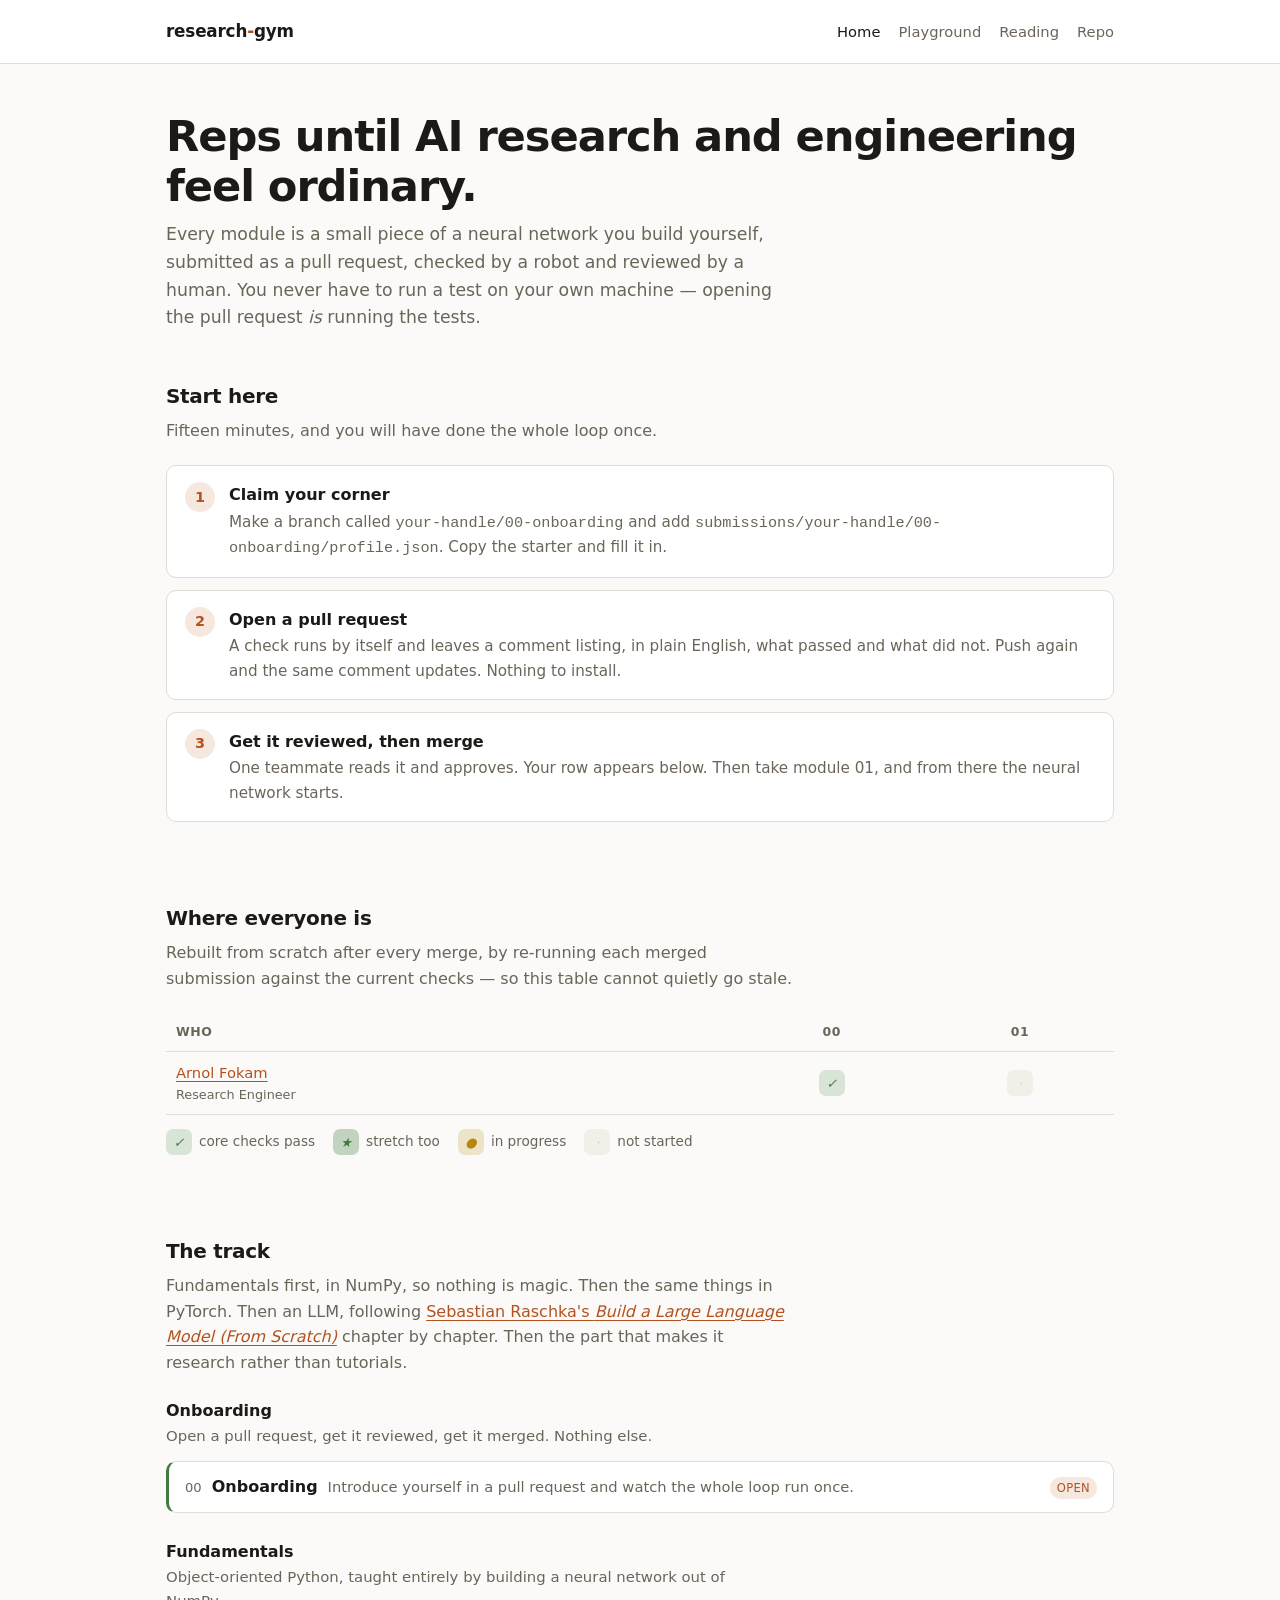
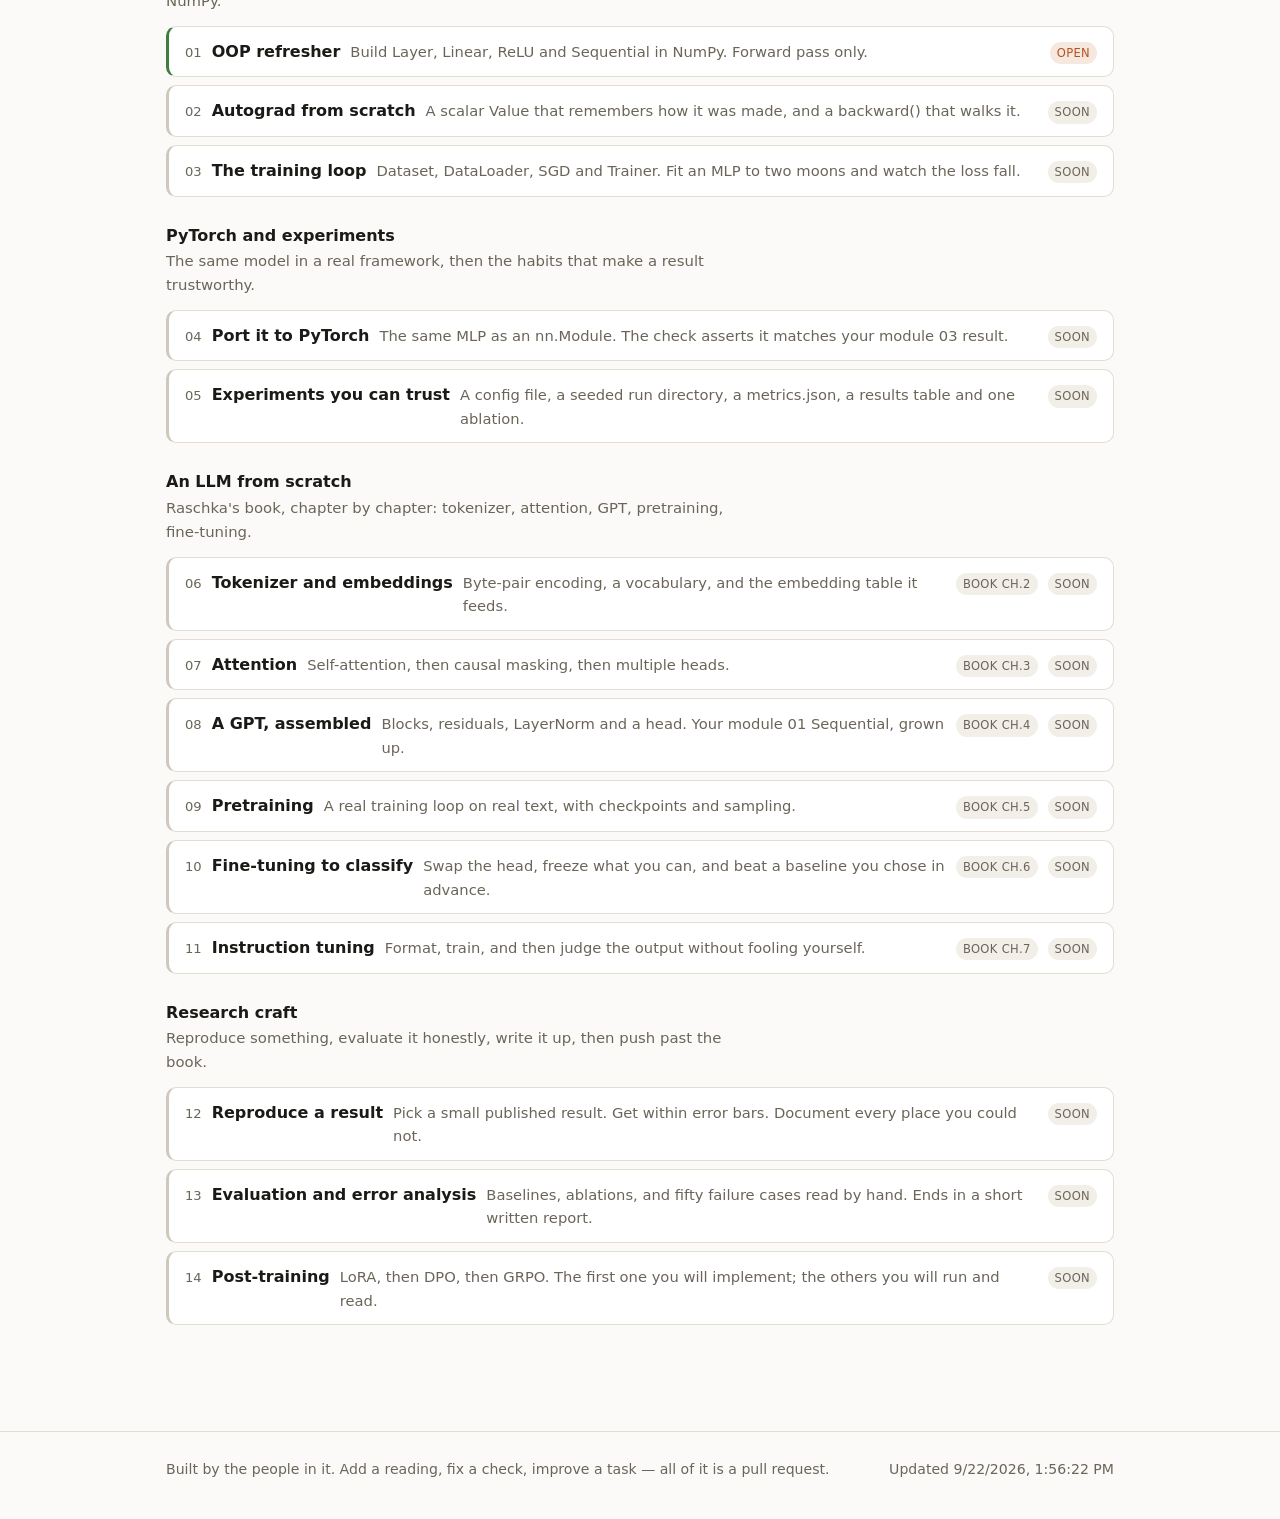
==== docs/index.html @ a3245298 "research-gym: machinery, onboarding and the OOP refresher" ====
<!doctype html>
<html lang="en">
<head>
<meta charset="utf-8">
<meta name="viewport" content="width=device-width, initial-scale=1">
<title>research-gym</title>
<meta name="description" content="A shared repo for getting a team good at AI research and engineering, one reviewed pull request at a time.">
<link rel="icon" href="data:image/svg+xml,<svg xmlns='http://www.w3.org/2000/svg' viewBox='0 0 16 16'><text y='13' font-size='13'>&#127947;</text></svg>">
<link rel="stylesheet" href="assets/style.css">
</head>
<body>

<header class="site">
  <div class="wrap">
    <a class="brand" href="./">research<span>-</span>gym</a>
    <nav class="site">
      <a href="./" aria-current="page">Home</a>
      <a href="playground.html">Playground</a>
      <a href="reading.html">Reading</a>
      <a id="repo-link" href="#">Repo</a>
    </nav>
  </div>
</header>

<main class="wrap">

  <div class="hero">
    <h1 id="tagline">Reps until AI research and engineering feel ordinary.</h1>
    <p>
      Every module is a small piece of a neural network you build yourself, submitted as a pull
      request, checked by a robot and reviewed by a human. You never have to run a test on your own
      machine &mdash; opening the pull request <em>is</em> running the tests.
    </p>
  </div>

  <section id="start">
    <h2>Start here</h2>
    <p class="lede">Fifteen minutes, and you will have done the whole loop once.</p>
    <ol class="steps">
      <li>
        <div>
          <strong>Claim your corner</strong>
          <p>Make a branch called <code>your-handle/00-onboarding</code> and add
          <code>submissions/your-handle/00-onboarding/profile.json</code>. Copy the starter and fill it in.</p>
        </div>
      </li>
      <li>
        <div>
          <strong>Open a pull request</strong>
          <p>A check runs by itself and leaves a comment listing, in plain English, what passed and
          what did not. Push again and the same comment updates. Nothing to install.</p>
        </div>
      </li>
      <li>
        <div>
          <strong>Get it reviewed, then merge</strong>
          <p>One teammate reads it and approves. Your row appears below. Then take module 01, and
          from there the neural network starts.</p>
        </div>
      </li>
    </ol>
  </section>

  <section id="progress">
    <h2>Where everyone is</h2>
    <p class="lede">Rebuilt from scratch after every merge, by re-running each merged submission
    against the current checks &mdash; so this table cannot quietly go stale.</p>
    <div class="table-scroll">
      <table class="board" id="board"><tbody><tr><td class="empty">Loading&hellip;</td></tr></tbody></table>
    </div>
    <div class="legend">
      <span><i class="pip complete">&#10003;</i> core checks pass</span>
      <span><i class="pip stretch">&#9733;</i> stretch too</span>
      <span><i class="pip partial">&#9679;</i> in progress</span>
      <span><i class="pip">&middot;</i> not started</span>
    </div>
  </section>

  <section id="track">
    <h2>The track</h2>
    <p class="lede">
      Fundamentals first, in NumPy, so nothing is magic. Then the same things in PyTorch. Then an LLM,
      following <a id="book-link" href="https://sebastianraschka.com/llms-from-scratch/">Sebastian
      Raschka's <em>Build a Large Language Model (From Scratch)</em></a> chapter by chapter. Then the
      part that makes it research rather than tutorials.
    </p>
    <div id="phases"></div>
  </section>

</main>

<footer class="site">
  <div class="wrap">
    <span>Built by the people in it. Add a reading, fix a check, improve a task &mdash; all of it is a pull request.</span>
    <span id="generated"></span>
  </div>
</footer>

<script src="assets/app.js"></script>
</body>
</html>
---- docs/assets/style.css ----
/* research-gym - one stylesheet, no build step, no framework. */

:root {
  color-scheme: light dark;

  --bg: #fbfaf8;
  --surface: #ffffff;
  --surface-2: #f2efe9;
  --border: #e2ddd3;
  --text: #1c1a17;
  --muted: #6b6559;
  --accent: #b4521f;
  --accent-soft: #f6e8df;
  --pass: #3f7d3f;
  --partial: #b8860b;
  --idle: #cfc8bc;

  --radius: 10px;
  --gutter: 16px;
  --max: 980px;
}

@media (prefers-color-scheme: dark) {
  :root:not([data-theme="light"]) {
    --bg: #16150f;
    --surface: #1e1d17;
    --surface-2: #26241d;
    --border: #35322a;
    --text: #ece7dc;
    --muted: #9c9483;
    --accent: #e08a52;
    --accent-soft: #33261c;
    --pass: #7fb069;
    --partial: #d4a33c;
    --idle: #3d3931;
  }
}

:root[data-theme="dark"] {
  --bg: #16150f;
  --surface: #1e1d17;
  --surface-2: #26241d;
  --border: #35322a;
  --text: #ece7dc;
  --muted: #9c9483;
  --accent: #e08a52;
  --accent-soft: #33261c;
  --pass: #7fb069;
  --partial: #d4a33c;
  --idle: #3d3931;
}

* { box-sizing: border-box; }

body {
  margin: 0;
  background: var(--bg);
  color: var(--text);
  font: 16px/1.6 ui-sans-serif, system-ui, -apple-system, "Segoe UI", Inter, sans-serif;
  -webkit-text-size-adjust: 100%;
}

code, pre, .mono { font-family: ui-monospace, SFMono-Regular, "SF Mono", Menlo, Consolas, monospace; }

.wrap { max-width: var(--max); margin: 0 auto; padding: 0 var(--gutter); }

a { color: var(--accent); text-underline-offset: 3px; }
a:hover { text-decoration-thickness: 2px; }

/* --- header ------------------------------------------------------------- */

header.site {
  border-bottom: 1px solid var(--border);
  background: var(--surface);
}

header.site .wrap {
  display: flex;
  flex-wrap: wrap;
  gap: 12px 20px;
  align-items: baseline;
  padding-top: 18px;
  padding-bottom: 18px;
}

.brand {
  font-weight: 650;
  font-size: 1.05rem;
  letter-spacing: -0.01em;
  text-decoration: none;
  color: var(--text);
}
.brand span { color: var(--accent); }

nav.site { margin-left: auto; display: flex; gap: 18px; font-size: 0.92rem; }
nav.site a { text-decoration: none; color: var(--muted); }
nav.site a:hover, nav.site a[aria-current="page"] { color: var(--text); }

/* --- hero --------------------------------------------------------------- */

.hero { padding: 48px 0 8px; }
.hero h1 {
  margin: 0 0 10px;
  font-size: clamp(1.9rem, 5vw, 2.7rem);
  line-height: 1.15;
  letter-spacing: -0.025em;
}
.hero p { margin: 0; max-width: 56ch; color: var(--muted); font-size: 1.08rem; }

/* --- generic sections --------------------------------------------------- */

section { padding: 40px 0; }
section > h2 {
  margin: 0 0 6px;
  font-size: 1.25rem;
  letter-spacing: -0.015em;
}
section > h2 + p.lede { margin: 0 0 22px; color: var(--muted); max-width: 62ch; }

.card {
  background: var(--surface);
  border: 1px solid var(--border);
  border-radius: var(--radius);
  padding: 18px 20px;
}

/* --- steps -------------------------------------------------------------- */

ol.steps { list-style: none; counter-reset: step; margin: 0; padding: 0; display: grid; gap: 12px; }
ol.steps li {
  counter-increment: step;
  display: grid;
  grid-template-columns: 30px 1fr;
  gap: 14px;
  align-items: start;
  background: var(--surface);
  border: 1px solid var(--border);
  border-radius: var(--radius);
  padding: 16px 18px;
}
ol.steps li::before {
  content: counter(step);
  display: grid;
  place-items: center;
  width: 30px; height: 30px;
  border-radius: 50%;
  background: var(--accent-soft);
  color: var(--accent);
  font-weight: 650;
  font-size: 0.9rem;
}
ol.steps strong { display: block; }
ol.steps p { margin: 2px 0 0; color: var(--muted); font-size: 0.95rem; }

/* --- dashboard ---------------------------------------------------------- */

.table-scroll { overflow-x: auto; -webkit-overflow-scrolling: touch; }

table.board {
  border-collapse: collapse;
  width: 100%;
  min-width: 540px;
  font-size: 0.92rem;
}
table.board th, table.board td {
  border-bottom: 1px solid var(--border);
  padding: 9px 10px;
  text-align: center;
}
table.board th.person, table.board td.person {
  text-align: left;
  position: sticky;
  left: 0;
  background: var(--bg);
  white-space: nowrap;
}
table.board thead th {
  font-weight: 550;
  color: var(--muted);
  font-size: 0.78rem;
  text-transform: uppercase;
  letter-spacing: 0.04em;
  vertical-align: bottom;
}
table.board td.person .role { display: block; color: var(--muted); font-size: 0.8rem; }

.pip {
  display: inline-grid;
  place-items: center;
  width: 26px; height: 26px;
  border-radius: 7px;
  background: var(--surface-2);
  color: var(--idle);
  font-size: 0.82rem;
}
.pip.complete { background: color-mix(in srgb, var(--pass) 18%, transparent); color: var(--pass); }
.pip.stretch { background: color-mix(in srgb, var(--pass) 30%, transparent); color: var(--pass); }
.pip.partial { background: color-mix(in srgb, var(--partial) 20%, transparent); color: var(--partial); }
.pip.broken { background: color-mix(in srgb, var(--accent) 18%, transparent); color: var(--accent); }

.legend { display: flex; flex-wrap: wrap; gap: 6px 18px; margin-top: 14px; color: var(--muted); font-size: 0.85rem; }
.legend span { display: inline-flex; align-items: center; gap: 7px; }

/* --- track -------------------------------------------------------------- */

.phase { margin-bottom: 26px; }
.phase h3 { margin: 0 0 2px; font-size: 1rem; }
.phase p.blurb { margin: 0 0 12px; color: var(--muted); font-size: 0.93rem; max-width: 62ch; }

ul.modules { list-style: none; margin: 0; padding: 0; display: grid; gap: 8px; }
ul.modules li {
  display: flex;
  flex-wrap: wrap;
  align-items: baseline;
  gap: 4px 10px;
  border: 1px solid var(--border);
  border-left: 3px solid var(--idle);
  border-radius: var(--radius);
  background: var(--surface);
  padding: 12px 16px;
}
ul.modules li.ready { border-left-color: var(--pass); }
ul.modules li .num { color: var(--muted); font-size: 0.82rem; min-width: 2ch; }
ul.modules li .name { font-weight: 550; }
ul.modules li .summary { flex: 1 1 22ch; color: var(--muted); font-size: 0.92rem; }

.tag {
  font-size: 0.72rem;
  letter-spacing: 0.03em;
  text-transform: uppercase;
  padding: 2px 7px;
  border-radius: 999px;
  background: var(--surface-2);
  color: var(--muted);
}
.tag.ready { background: var(--accent-soft); color: var(--accent); }

/* --- playground --------------------------------------------------------- */

.play-grid { display: grid; gap: 18px; grid-template-columns: 1fr; }
@media (min-width: 880px) { .play-grid { grid-template-columns: 1.15fr 1fr; } }

textarea#code {
  width: 100%;
  min-height: 420px;
  resize: vertical;
  padding: 14px;
  border: 1px solid var(--border);
  border-radius: var(--radius);
  background: var(--surface);
  color: var(--text);
  font: 13px/1.55 ui-monospace, SFMono-Regular, Menlo, Consolas, monospace;
  tab-size: 4;
}

.controls { display: flex; flex-wrap: wrap; gap: 10px; align-items: center; margin-bottom: 12px; }

button, select, .filebtn {
  font: inherit;
  font-size: 0.93rem;
  padding: 8px 14px;
  border-radius: 8px;
  border: 1px solid var(--border);
  background: var(--surface);
  color: var(--text);
  cursor: pointer;
}
button.primary { background: var(--accent); border-color: var(--accent); color: #fff; font-weight: 550; }
button:disabled { opacity: 0.55; cursor: progress; }

.banner {
  border: 1px solid var(--border);
  border-left: 3px solid var(--accent);
  background: var(--accent-soft);
  border-radius: var(--radius);
  padding: 12px 16px;
  font-size: 0.92rem;
  margin-bottom: 20px;
}

ul.results { list-style: none; margin: 0; padding: 0; display: grid; gap: 6px; }
ul.results li {
  display: grid;
  grid-template-columns: 20px 1fr;
  gap: 10px;
  padding: 9px 12px;
  border: 1px solid var(--border);
  border-radius: 8px;
  background: var(--surface);
  font-size: 0.92rem;
}
ul.results li .mark { font-weight: 700; }
ul.results li.pass .mark { color: var(--pass); }
ul.results li.fail .mark { color: var(--accent); }
ul.results li pre {
  grid-column: 2;
  margin: 6px 0 0;
  padding: 9px 11px;
  background: var(--surface-2);
  border-radius: 6px;
  font-size: 0.82rem;
  white-space: pre-wrap;
  word-break: break-word;
  color: var(--muted);
}
ul.results li .hint { grid-column: 2; margin-top: 5px; color: var(--muted); font-size: 0.85rem; }

h3.group { margin: 22px 0 8px; font-size: 0.78rem; text-transform: uppercase; letter-spacing: 0.05em; color: var(--muted); }

.status { color: var(--muted); font-size: 0.9rem; }

/* --- reading ------------------------------------------------------------ */

ul.reading { list-style: none; margin: 0 0 26px; padding: 0; display: grid; gap: 8px; }
ul.reading li {
  border: 1px solid var(--border);
  border-radius: var(--radius);
  background: var(--surface);
  padding: 13px 16px;
}
ul.reading a { font-weight: 550; text-decoration: none; }
ul.reading .meta { display: block; color: var(--muted); font-size: 0.87rem; margin-top: 3px; }

/* --- footer ------------------------------------------------------------- */

footer.site {
  border-top: 1px solid var(--border);
  margin-top: 40px;
  padding: 26px 0 40px;
  color: var(--muted);
  font-size: 0.88rem;
}
footer.site .wrap { display: flex; flex-wrap: wrap; gap: 8px 20px; justify-content: space-between; }

.empty { color: var(--muted); font-size: 0.94rem; }
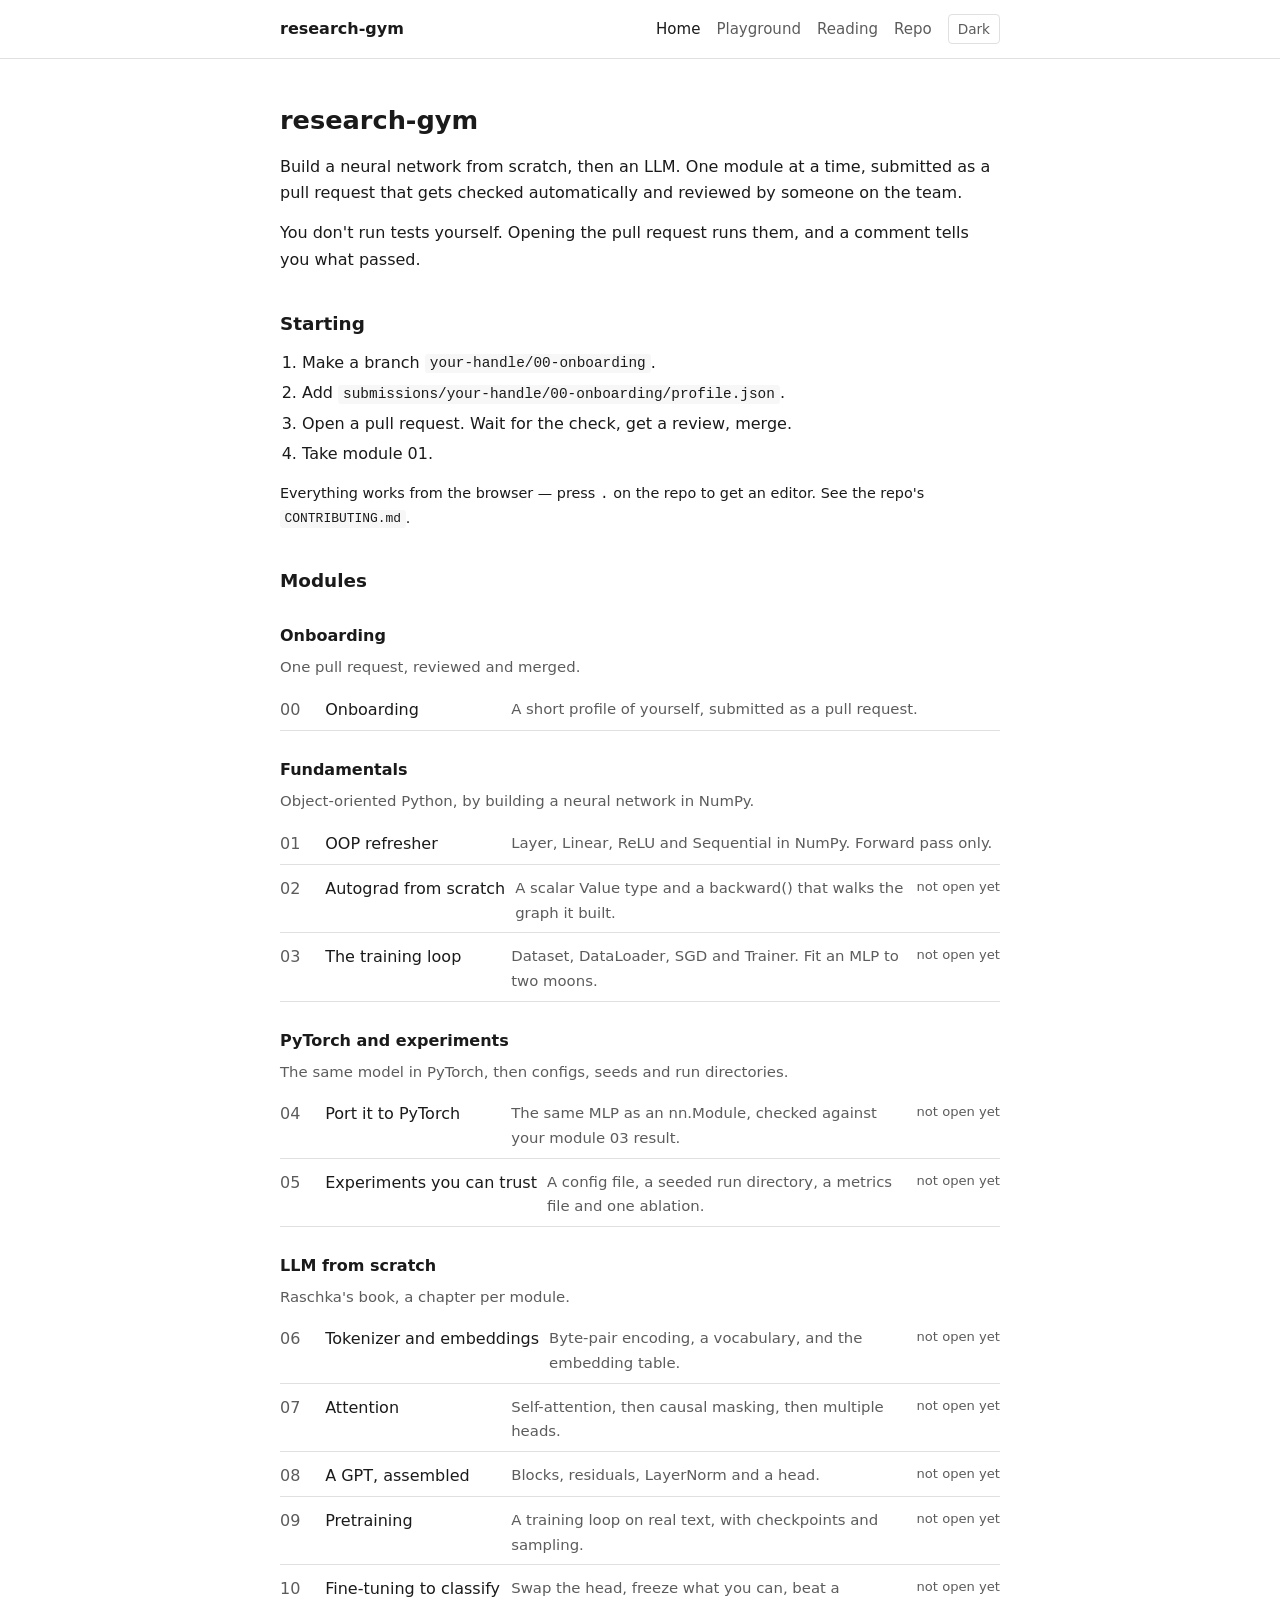
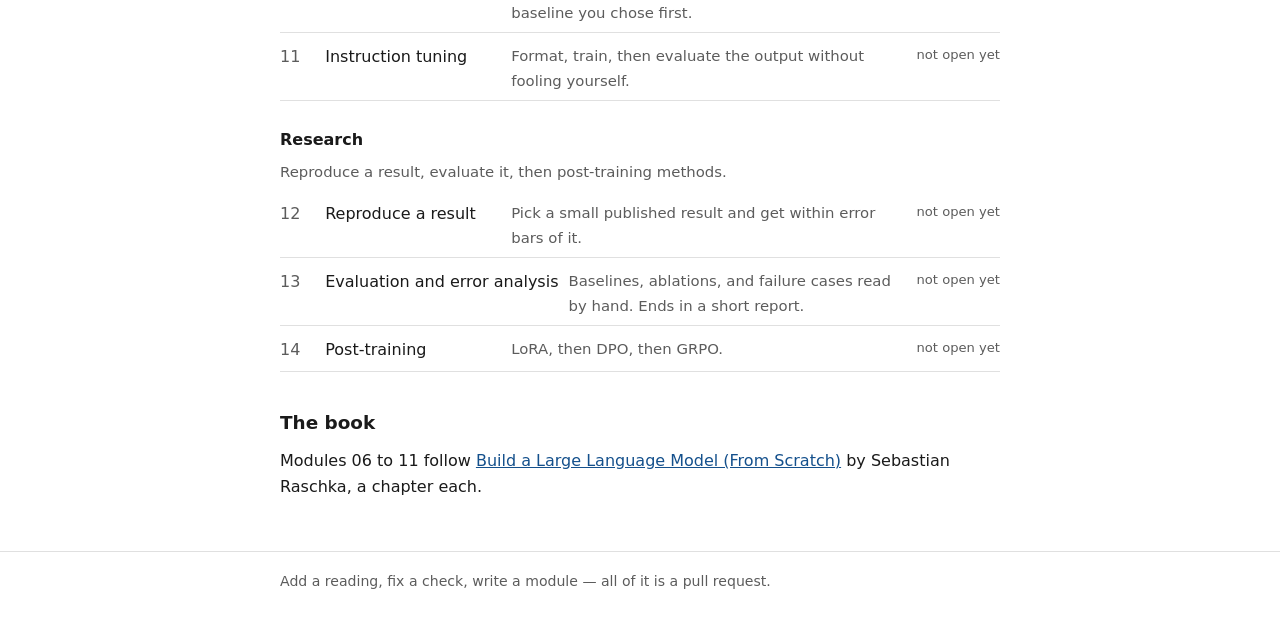
==== commit c9ae2232: "white by default with a dark toggle, drop the dashboard, plainer copy throughout" ====
--- a/docs/index.html
+++ b/docs/index.html
@@ -4,96 +4,59 @@
 <meta charset="utf-8">
 <meta name="viewport" content="width=device-width, initial-scale=1">
 <title>research-gym</title>
-<meta name="description" content="A shared repo for getting a team good at AI research and engineering, one reviewed pull request at a time.">
-<link rel="icon" href="data:image/svg+xml,<svg xmlns='http://www.w3.org/2000/svg' viewBox='0 0 16 16'><text y='13' font-size='13'>&#127947;</text></svg>">
+<meta name="description" content="Build a neural network, then an LLM, one pull request at a time.">
 <link rel="stylesheet" href="assets/style.css">
+<script src="assets/theme.js"></script>
 </head>
 <body>
 
-<header class="site">
+<header>
   <div class="wrap">
-    <a class="brand" href="./">research<span>-</span>gym</a>
-    <nav class="site">
+    <a class="home" href="./">research-gym</a>
+    <nav>
       <a href="./" aria-current="page">Home</a>
       <a href="playground.html">Playground</a>
       <a href="reading.html">Reading</a>
       <a id="repo-link" href="#">Repo</a>
+      <button id="theme" type="button">Dark</button>
     </nav>
   </div>
 </header>
 
 <main class="wrap">
 
-  <div class="hero">
-    <h1 id="tagline">Reps until AI research and engineering feel ordinary.</h1>
-    <p>
-      Every module is a small piece of a neural network you build yourself, submitted as a pull
-      request, checked by a robot and reviewed by a human. You never have to run a test on your own
-      machine &mdash; opening the pull request <em>is</em> running the tests.
-    </p>
-  </div>
+  <h1>research-gym</h1>
+  <p>
+    Build a neural network from scratch, then an LLM. One module at a time, submitted as a pull
+    request that gets checked automatically and reviewed by someone on the team.
+  </p>
+  <p>You don't run tests yourself. Opening the pull request runs them, and a comment tells you what passed.</p>
 
-  <section id="start">
-    <h2>Start here</h2>
-    <p class="lede">Fifteen minutes, and you will have done the whole loop once.</p>
-    <ol class="steps">
-      <li>
-        <div>
-          <strong>Claim your corner</strong>
-          <p>Make a branch called <code>your-handle/00-onboarding</code> and add
-          <code>submissions/your-handle/00-onboarding/profile.json</code>. Copy the starter and fill it in.</p>
-        </div>
-      </li>
-      <li>
-        <div>
-          <strong>Open a pull request</strong>
-          <p>A check runs by itself and leaves a comment listing, in plain English, what passed and
-          what did not. Push again and the same comment updates. Nothing to install.</p>
-        </div>
-      </li>
-      <li>
-        <div>
-          <strong>Get it reviewed, then merge</strong>
-          <p>One teammate reads it and approves. Your row appears below. Then take module 01, and
-          from there the neural network starts.</p>
-        </div>
-      </li>
-    </ol>
-  </section>
+  <h2>Starting</h2>
+  <ol>
+    <li>Make a branch <code>your-handle/00-onboarding</code>.</li>
+    <li>Add <code>submissions/your-handle/00-onboarding/profile.json</code>.</li>
+    <li>Open a pull request. Wait for the check, get a review, merge.</li>
+    <li>Take module 01.</li>
+  </ol>
+  <p class="small">
+    Everything works from the browser — press <kbd>.</kbd> on the repo to get an editor. See the
+    repo's <code>CONTRIBUTING.md</code>.
+  </p>
 
-  <section id="progress">
-    <h2>Where everyone is</h2>
-    <p class="lede">Rebuilt from scratch after every merge, by re-running each merged submission
-    against the current checks &mdash; so this table cannot quietly go stale.</p>
-    <div class="table-scroll">
-      <table class="board" id="board"><tbody><tr><td class="empty">Loading&hellip;</td></tr></tbody></table>
-    </div>
-    <div class="legend">
-      <span><i class="pip complete">&#10003;</i> core checks pass</span>
-      <span><i class="pip stretch">&#9733;</i> stretch too</span>
-      <span><i class="pip partial">&#9679;</i> in progress</span>
-      <span><i class="pip">&middot;</i> not started</span>
-    </div>
-  </section>
+  <h2>Modules</h2>
+  <div id="track"></div>
 
-  <section id="track">
-    <h2>The track</h2>
-    <p class="lede">
-      Fundamentals first, in NumPy, so nothing is magic. Then the same things in PyTorch. Then an LLM,
-      following <a id="book-link" href="https://sebastianraschka.com/llms-from-scratch/">Sebastian
-      Raschka's <em>Build a Large Language Model (From Scratch)</em></a> chapter by chapter. Then the
-      part that makes it research rather than tutorials.
-    </p>
-    <div id="phases"></div>
-  </section>
+  <h2>The book</h2>
+  <p>
+    Modules 06 to 11 follow <a id="book-link" href="https://sebastianraschka.com/llms-from-scratch/">Build
+    a Large Language Model (From Scratch)</a> by Sebastian Raschka, a chapter each.
+  </p>
 
 </main>
 
-<footer class="site">
-  <div class="wrap">
-    <span>Built by the people in it. Add a reading, fix a check, improve a task &mdash; all of it is a pull request.</span>
-    <span id="generated"></span>
-  </div>
+<footer>
+  <div class="wrap">Add a reading, fix a check, write a module — all of it is a pull request.</div>
 </footer>
 
 <script src="assets/app.js"></script>
--- a/docs/assets/style.css
+++ b/docs/assets/style.css
@@ -1,335 +1,171 @@
-/* research-gym - one stylesheet, no build step, no framework. */
+/* Light by default. Dark only if the reader asks for it, via the toggle. */
 
 :root {
-  color-scheme: light dark;
+  --bg: #ffffff;
+  --text: #1a1a1a;
+  --muted: #5c5c5c;
+  --border: #e0e0e0;
+  --surface: #f7f7f7;
+  --link: #14508c;
+  --pass: #1f7a3d;
+  --fail: #b3261e;
 
-  --bg: #fbfaf8;
-  --surface: #ffffff;
-  --surface-2: #f2efe9;
-  --border: #e2ddd3;
-  --text: #1c1a17;
-  --muted: #6b6559;
-  --accent: #b4521f;
-  --accent-soft: #f6e8df;
-  --pass: #3f7d3f;
-  --partial: #b8860b;
-  --idle: #cfc8bc;
-
-  --radius: 10px;
-  --gutter: 16px;
-  --max: 980px;
-}
-
-@media (prefers-color-scheme: dark) {
-  :root:not([data-theme="light"]) {
-    --bg: #16150f;
-    --surface: #1e1d17;
-    --surface-2: #26241d;
-    --border: #35322a;
-    --text: #ece7dc;
-    --muted: #9c9483;
-    --accent: #e08a52;
-    --accent-soft: #33261c;
-    --pass: #7fb069;
-    --partial: #d4a33c;
-    --idle: #3d3931;
-  }
+  --max: 760px;
+  --gutter: 20px;
 }
 
 :root[data-theme="dark"] {
-  --bg: #16150f;
-  --surface: #1e1d17;
-  --surface-2: #26241d;
-  --border: #35322a;
-  --text: #ece7dc;
-  --muted: #9c9483;
-  --accent: #e08a52;
-  --accent-soft: #33261c;
-  --pass: #7fb069;
-  --partial: #d4a33c;
-  --idle: #3d3931;
+  --bg: #16171a;
+  --text: #e8e8e8;
+  --muted: #9a9a9a;
+  --border: #2e3034;
+  --surface: #1e2024;
+  --link: #79b0e8;
+  --pass: #6fbf87;
+  --fail: #e8867e;
 }
 
 * { box-sizing: border-box; }
+
+:root { color-scheme: light; }
+:root[data-theme="dark"] { color-scheme: dark; }
 
 body {
   margin: 0;
   background: var(--bg);
   color: var(--text);
-  font: 16px/1.6 ui-sans-serif, system-ui, -apple-system, "Segoe UI", Inter, sans-serif;
+  font: 16px/1.65 system-ui, -apple-system, "Segoe UI", Roboto, sans-serif;
   -webkit-text-size-adjust: 100%;
 }
 
-code, pre, .mono { font-family: ui-monospace, SFMono-Regular, "SF Mono", Menlo, Consolas, monospace; }
+code, pre { font-family: ui-monospace, SFMono-Regular, Menlo, Consolas, monospace; font-size: 0.9em; }
+code { background: var(--surface); padding: 0.1em 0.35em; border-radius: 3px; }
+pre { background: var(--surface); padding: 12px 14px; border-radius: 4px; overflow-x: auto; }
+pre code { background: none; padding: 0; }
+
+a { color: var(--link); }
 
 .wrap { max-width: var(--max); margin: 0 auto; padding: 0 var(--gutter); }
 
-a { color: var(--accent); text-underline-offset: 3px; }
-a:hover { text-decoration-thickness: 2px; }
+/* header */
 
-/* --- header ------------------------------------------------------------- */
+header {
+  border-bottom: 1px solid var(--border);
+  padding: 14px 0;
+  margin-bottom: 40px;
+}
+header .wrap { display: flex; align-items: center; gap: 16px; }
 
-header.site {
-  border-bottom: 1px solid var(--border);
-  background: var(--surface);
+header a.home { font-weight: 600; color: var(--text); text-decoration: none; }
+header nav { margin-left: auto; display: flex; gap: 16px; align-items: center; font-size: 0.94rem; }
+header nav a { color: var(--muted); text-decoration: none; }
+header nav a:hover, header nav a[aria-current="page"] { color: var(--text); }
+
+#theme {
+  border: 1px solid var(--border);
+  background: none;
+  color: var(--muted);
+  font: inherit;
+  font-size: 0.85rem;
+  padding: 3px 9px;
+  border-radius: 4px;
+  cursor: pointer;
 }
+#theme:hover { color: var(--text); }
 
-header.site .wrap {
-  display: flex;
-  flex-wrap: wrap;
-  gap: 12px 20px;
-  align-items: baseline;
-  padding-top: 18px;
-  padding-bottom: 18px;
-}
+/* text */
 
-.brand {
-  font-weight: 650;
-  font-size: 1.05rem;
-  letter-spacing: -0.01em;
-  text-decoration: none;
-  color: var(--text);
-}
-.brand span { color: var(--accent); }
+h1 { font-size: 1.6rem; margin: 0 0 12px; }
+h2 { font-size: 1.15rem; margin: 36px 0 10px; }
+h3 { font-size: 1rem; margin: 24px 0 8px; }
+p, ul, ol { margin: 0 0 14px; }
+ul, ol { padding-left: 22px; }
+li { margin-bottom: 4px; }
 
-nav.site { margin-left: auto; display: flex; gap: 18px; font-size: 0.92rem; }
-nav.site a { text-decoration: none; color: var(--muted); }
-nav.site a:hover, nav.site a[aria-current="page"] { color: var(--text); }
+hr { border: none; border-top: 1px solid var(--border); margin: 36px 0; }
 
-/* --- hero --------------------------------------------------------------- */
+table { border-collapse: collapse; width: 100%; margin-bottom: 16px; font-size: 0.94rem; }
+th, td { text-align: left; padding: 7px 10px; border-bottom: 1px solid var(--border); vertical-align: top; }
+th { font-weight: 600; }
 
-.hero { padding: 48px 0 8px; }
-.hero h1 {
-  margin: 0 0 10px;
-  font-size: clamp(1.9rem, 5vw, 2.7rem);
-  line-height: 1.15;
-  letter-spacing: -0.025em;
-}
-.hero p { margin: 0; max-width: 56ch; color: var(--muted); font-size: 1.08rem; }
+.muted { color: var(--muted); }
+.small { font-size: 0.9rem; }
 
-/* --- generic sections --------------------------------------------------- */
+/* module list */
 
-section { padding: 40px 0; }
-section > h2 {
-  margin: 0 0 6px;
-  font-size: 1.25rem;
-  letter-spacing: -0.015em;
-}
-section > h2 + p.lede { margin: 0 0 22px; color: var(--muted); max-width: 62ch; }
+.modules { list-style: none; padding: 0; margin: 0 0 20px; }
+.modules li { display: flex; gap: 10px; padding: 7px 0; border-bottom: 1px solid var(--border); }
+.modules .id { color: var(--muted); font-variant-numeric: tabular-nums; min-width: 2.2em; }
+.modules .name { min-width: 11em; }
+.modules .desc { color: var(--muted); flex: 1 1 14em; font-size: 0.93rem; }
+.modules .soon { color: var(--muted); font-size: 0.82rem; }
 
-.card {
-  background: var(--surface);
-  border: 1px solid var(--border);
-  border-radius: var(--radius);
-  padding: 18px 20px;
-}
+.phase-name { font-weight: 600; margin: 26px 0 6px; }
+.phase-note { color: var(--muted); font-size: 0.93rem; margin: 0 0 10px; }
 
-/* --- steps -------------------------------------------------------------- */
+/* playground */
 
-ol.steps { list-style: none; counter-reset: step; margin: 0; padding: 0; display: grid; gap: 12px; }
-ol.steps li {
-  counter-increment: step;
-  display: grid;
-  grid-template-columns: 30px 1fr;
-  gap: 14px;
-  align-items: start;
-  background: var(--surface);
-  border: 1px solid var(--border);
-  border-radius: var(--radius);
-  padding: 16px 18px;
-}
-ol.steps li::before {
-  content: counter(step);
-  display: grid;
-  place-items: center;
-  width: 30px; height: 30px;
-  border-radius: 50%;
-  background: var(--accent-soft);
-  color: var(--accent);
-  font-weight: 650;
-  font-size: 0.9rem;
-}
-ol.steps strong { display: block; }
-ol.steps p { margin: 2px 0 0; color: var(--muted); font-size: 0.95rem; }
-
-/* --- dashboard ---------------------------------------------------------- */
-
-.table-scroll { overflow-x: auto; -webkit-overflow-scrolling: touch; }
-
-table.board {
-  border-collapse: collapse;
-  width: 100%;
-  min-width: 540px;
-  font-size: 0.92rem;
-}
-table.board th, table.board td {
-  border-bottom: 1px solid var(--border);
-  padding: 9px 10px;
-  text-align: center;
-}
-table.board th.person, table.board td.person {
-  text-align: left;
-  position: sticky;
-  left: 0;
-  background: var(--bg);
-  white-space: nowrap;
-}
-table.board thead th {
-  font-weight: 550;
-  color: var(--muted);
-  font-size: 0.78rem;
-  text-transform: uppercase;
-  letter-spacing: 0.04em;
-  vertical-align: bottom;
-}
-table.board td.person .role { display: block; color: var(--muted); font-size: 0.8rem; }
-
-.pip {
-  display: inline-grid;
-  place-items: center;
-  width: 26px; height: 26px;
-  border-radius: 7px;
-  background: var(--surface-2);
-  color: var(--idle);
-  font-size: 0.82rem;
-}
-.pip.complete { background: color-mix(in srgb, var(--pass) 18%, transparent); color: var(--pass); }
-.pip.stretch { background: color-mix(in srgb, var(--pass) 30%, transparent); color: var(--pass); }
-.pip.partial { background: color-mix(in srgb, var(--partial) 20%, transparent); color: var(--partial); }
-.pip.broken { background: color-mix(in srgb, var(--accent) 18%, transparent); color: var(--accent); }
-
-.legend { display: flex; flex-wrap: wrap; gap: 6px 18px; margin-top: 14px; color: var(--muted); font-size: 0.85rem; }
-.legend span { display: inline-flex; align-items: center; gap: 7px; }
-
-/* --- track -------------------------------------------------------------- */
-
-.phase { margin-bottom: 26px; }
-.phase h3 { margin: 0 0 2px; font-size: 1rem; }
-.phase p.blurb { margin: 0 0 12px; color: var(--muted); font-size: 0.93rem; max-width: 62ch; }
-
-ul.modules { list-style: none; margin: 0; padding: 0; display: grid; gap: 8px; }
-ul.modules li {
-  display: flex;
-  flex-wrap: wrap;
-  align-items: baseline;
-  gap: 4px 10px;
-  border: 1px solid var(--border);
-  border-left: 3px solid var(--idle);
-  border-radius: var(--radius);
-  background: var(--surface);
-  padding: 12px 16px;
-}
-ul.modules li.ready { border-left-color: var(--pass); }
-ul.modules li .num { color: var(--muted); font-size: 0.82rem; min-width: 2ch; }
-ul.modules li .name { font-weight: 550; }
-ul.modules li .summary { flex: 1 1 22ch; color: var(--muted); font-size: 0.92rem; }
-
-.tag {
-  font-size: 0.72rem;
-  letter-spacing: 0.03em;
-  text-transform: uppercase;
-  padding: 2px 7px;
-  border-radius: 999px;
-  background: var(--surface-2);
-  color: var(--muted);
-}
-.tag.ready { background: var(--accent-soft); color: var(--accent); }
-
-/* --- playground --------------------------------------------------------- */
-
-.play-grid { display: grid; gap: 18px; grid-template-columns: 1fr; }
-@media (min-width: 880px) { .play-grid { grid-template-columns: 1.15fr 1fr; } }
-
-textarea#code {
-  width: 100%;
-  min-height: 420px;
-  resize: vertical;
-  padding: 14px;
-  border: 1px solid var(--border);
-  border-radius: var(--radius);
-  background: var(--surface);
-  color: var(--text);
-  font: 13px/1.55 ui-monospace, SFMono-Regular, Menlo, Consolas, monospace;
-  tab-size: 4;
-}
-
-.controls { display: flex; flex-wrap: wrap; gap: 10px; align-items: center; margin-bottom: 12px; }
+.controls { display: flex; flex-wrap: wrap; gap: 8px; align-items: center; margin-bottom: 14px; }
 
 button, select, .filebtn {
   font: inherit;
   font-size: 0.93rem;
-  padding: 8px 14px;
-  border-radius: 8px;
+  padding: 6px 12px;
   border: 1px solid var(--border);
-  background: var(--surface);
+  border-radius: 4px;
+  background: var(--bg);
   color: var(--text);
   cursor: pointer;
 }
-button.primary { background: var(--accent); border-color: var(--accent); color: #fff; font-weight: 550; }
-button:disabled { opacity: 0.55; cursor: progress; }
+button.primary { background: var(--text); color: var(--bg); border-color: var(--text); }
+button:disabled { opacity: 0.5; cursor: default; }
 
-.banner {
+#status { color: var(--muted); font-size: 0.9rem; }
+
+.cols { display: grid; gap: 20px; }
+@media (min-width: 900px) { .cols { grid-template-columns: 1fr 1fr; } }
+
+textarea#code {
+  width: 100%;
+  min-height: 400px;
+  resize: vertical;
+  padding: 12px;
   border: 1px solid var(--border);
-  border-left: 3px solid var(--accent);
-  background: var(--accent-soft);
-  border-radius: var(--radius);
-  padding: 12px 16px;
-  font-size: 0.92rem;
-  margin-bottom: 20px;
+  border-radius: 4px;
+  background: var(--bg);
+  color: var(--text);
+  font: 13px/1.5 ui-monospace, SFMono-Regular, Menlo, Consolas, monospace;
+  tab-size: 4;
 }
 
-ul.results { list-style: none; margin: 0; padding: 0; display: grid; gap: 6px; }
-ul.results li {
-  display: grid;
-  grid-template-columns: 20px 1fr;
-  gap: 10px;
-  padding: 9px 12px;
-  border: 1px solid var(--border);
-  border-radius: 8px;
-  background: var(--surface);
-  font-size: 0.92rem;
+.results { list-style: none; padding: 0; margin: 0; }
+.results li { padding: 6px 0; border-bottom: 1px solid var(--border); font-size: 0.93rem; }
+.results .mark { display: inline-block; width: 1.2em; font-weight: 600; }
+.results li.pass .mark { color: var(--pass); }
+.results li.fail .mark { color: var(--fail); }
+.results pre { margin: 6px 0 0 1.2em; font-size: 0.82rem; white-space: pre-wrap; }
+.results .hint { display: block; margin: 4px 0 0 1.2em; color: var(--muted); font-size: 0.85rem; }
+
+.group { font-size: 0.85rem; font-weight: 600; color: var(--muted); margin: 18px 0 6px; }
+
+.note {
+  border-left: 2px solid var(--border);
+  padding: 2px 0 2px 14px;
+  color: var(--muted);
+  font-size: 0.93rem;
+  margin-bottom: 24px;
 }
-ul.results li .mark { font-weight: 700; }
-ul.results li.pass .mark { color: var(--pass); }
-ul.results li.fail .mark { color: var(--accent); }
-ul.results li pre {
-  grid-column: 2;
-  margin: 6px 0 0;
-  padding: 9px 11px;
-  background: var(--surface-2);
-  border-radius: 6px;
-  font-size: 0.82rem;
-  white-space: pre-wrap;
-  word-break: break-word;
-  color: var(--muted);
-}
-ul.results li .hint { grid-column: 2; margin-top: 5px; color: var(--muted); font-size: 0.85rem; }
 
-h3.group { margin: 22px 0 8px; font-size: 0.78rem; text-transform: uppercase; letter-spacing: 0.05em; color: var(--muted); }
+/* reading */
 
-.status { color: var(--muted); font-size: 0.9rem; }
+.reading { list-style: none; padding: 0; margin: 0 0 20px; }
+.reading li { padding: 9px 0; border-bottom: 1px solid var(--border); }
+.reading .meta { display: block; color: var(--muted); font-size: 0.88rem; }
 
-/* --- reading ------------------------------------------------------------ */
-
-ul.reading { list-style: none; margin: 0 0 26px; padding: 0; display: grid; gap: 8px; }
-ul.reading li {
-  border: 1px solid var(--border);
-  border-radius: var(--radius);
-  background: var(--surface);
-  padding: 13px 16px;
-}
-ul.reading a { font-weight: 550; text-decoration: none; }
-ul.reading .meta { display: block; color: var(--muted); font-size: 0.87rem; margin-top: 3px; }
-
-/* --- footer ------------------------------------------------------------- */
-
-footer.site {
+footer {
   border-top: 1px solid var(--border);
-  margin-top: 40px;
-  padding: 26px 0 40px;
+  margin-top: 50px;
+  padding: 18px 0 40px;
   color: var(--muted);
   font-size: 0.88rem;
 }
-footer.site .wrap { display: flex; flex-wrap: wrap; gap: 8px 20px; justify-content: space-between; }
-
-.empty { color: var(--muted); font-size: 0.94rem; }
